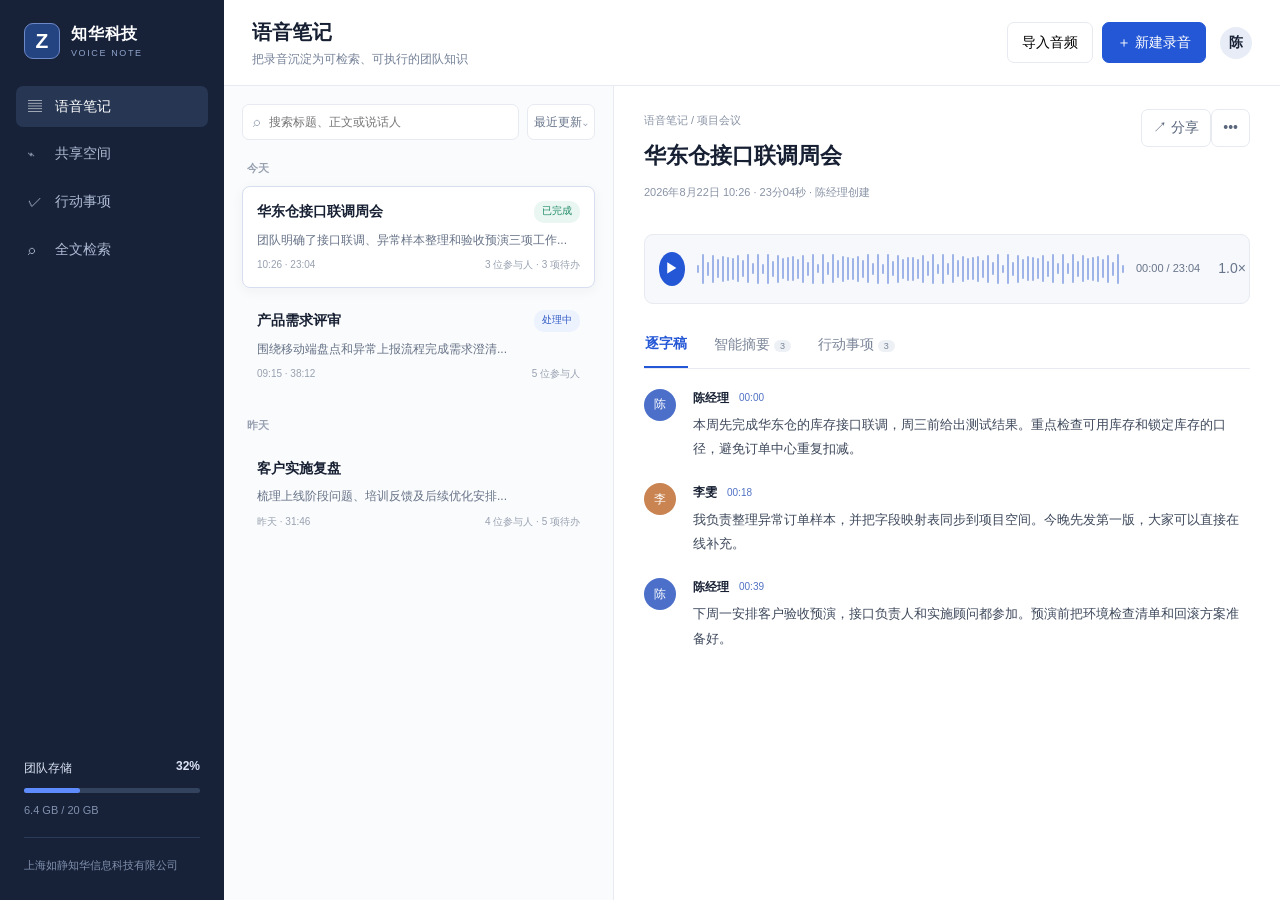
==== frontend/index.html @ b84f2c1b "feat: launch ZhuaTech VoiceNote community edition" ====
<!doctype html>
<!-- Copyright 2026 上海如静知华信息科技有限公司 · https://www.zhuatech.cn/ -->
<html lang="zh-CN">
<head>
  <meta charset="utf-8">
  <meta name="viewport" content="width=device-width,initial-scale=1">
  <meta name="description" content="知华科技智能语音笔记系统，提供录音转写、说话人分离、摘要、待办提取和 DeepSeek 接入预留。">
  <meta name="keywords" content="智能语音笔记,录音转文字,会议摘要,待办提取,DeepSeek,Java,知华科技">
  <title>ZhuaTech VoiceNote｜智能语音笔记</title>
  <link rel="icon" href="favicon.svg">
  <link rel="stylesheet" href="style.css">
</head>
<body>
  <aside class="sidebar">
    <a class="brand" href="https://www.zhuatech.cn/" target="_blank"><span class="brand-mark">Z</span><span><b>知华科技</b><small>VOICE NOTE</small></span></a>
    <nav>
      <button class="nav-item active"><span>▤</span>语音笔记</button>
      <button class="nav-item"><span>⌁</span>共享空间</button>
      <button class="nav-item"><span>✓</span>行动事项</button>
      <button class="nav-item"><span>⌕</span>全文检索</button>
    </nav>
    <div class="side-bottom">
      <div class="storage"><span>团队存储</span><b>32%</b><i><em></em></i><small>6.4 GB / 20 GB</small></div>
      <a href="https://www.zhuatech.cn/" target="_blank">上海如静知华信息科技有限公司</a>
    </div>
  </aside>

  <main>
    <header class="topbar">
      <div><h1>语音笔记</h1><p>把录音沉淀为可检索、可执行的团队知识</p></div>
      <div class="top-actions"><button class="ghost">导入音频</button><button class="primary" id="new-note">＋ 新建录音</button><span class="avatar">陈</span></div>
    </header>

    <section class="workspace">
      <div class="note-list-panel">
        <div class="filters"><div class="search">⌕ <input id="search" placeholder="搜索标题、正文或说话人"></div><button>最近更新⌄</button></div>
        <div class="date-label">今天</div>
        <button class="note-card selected" data-title="华东仓接口联调周会"><div><b>华东仓接口联调周会</b><span class="tag green">已完成</span></div><p>团队明确了接口联调、异常样本整理和验收预演三项工作...</p><footer><span>10:26 · 23:04</span><span>3 位参与人 · 3 项待办</span></footer></button>
        <button class="note-card" data-title="产品需求评审"><div><b>产品需求评审</b><span class="tag">处理中</span></div><p>围绕移动端盘点和异常上报流程完成需求澄清...</p><footer><span>09:15 · 38:12</span><span>5 位参与人</span></footer></button>
        <div class="date-label">昨天</div>
        <button class="note-card" data-title="客户实施复盘"><div><b>客户实施复盘</b></div><p>梳理上线阶段问题、培训反馈及后续优化安排...</p><footer><span>昨天 · 31:46</span><span>4 位参与人 · 5 项待办</span></footer></button>
      </div>

      <article class="detail-panel">
        <div class="detail-head"><div><span class="crumb">语音笔记 / 项目会议</span><h2 id="note-title">华东仓接口联调周会</h2><p>2026年8月22日 10:26 · 23分04秒 · 陈经理创建</p></div><div><button class="icon-btn">↗ 分享</button><button class="icon-btn">•••</button></div></div>

        <div class="player"><button id="play">▶</button><div class="wave" id="wave"></div><time id="time">00:00 / 23:04</time><button class="speed">1.0×</button></div>

        <div class="tabs"><button class="active" data-tab="transcript">逐字稿</button><button data-tab="summary">智能摘要 <span>3</span></button><button data-tab="actions">行动事项 <span>3</span></button></div>

        <div class="tab-view active" id="transcript">
          <div class="speaker-row"><span class="speaker blue">陈</span><div><header><b>陈经理</b><button class="timestamp">00:00</button></header><p>本周先完成华东仓的库存接口联调，周三前给出测试结果。重点检查可用库存和锁定库存的口径，避免订单中心重复扣减。</p></div></div>
          <div class="speaker-row"><span class="speaker orange">李</span><div><header><b>李雯</b><button class="timestamp">00:18</button></header><p>我负责整理异常订单样本，并把字段映射表同步到项目空间。今晚先发第一版，大家可以直接在线补充。</p></div></div>
          <div class="speaker-row"><span class="speaker blue">陈</span><div><header><b>陈经理</b><button class="timestamp">00:39</button></header><p>下周一安排客户验收预演，接口负责人和实施顾问都参加。预演前把环境检查清单和回滚方案准备好。</p></div></div>
        </div>

        <div class="tab-view" id="summary">
          <section class="summary-card"><h3>会议结论</h3><p>团队明确了接口联调、异常样本整理和验收预演三项工作，关键节点集中在本周三及下周一。</p><div class="chips"><span>仓储系统</span><span>接口联调</span><span>客户验收</span></div></section>
          <section class="summary-card"><h3>风险与关注</h3><ul><li>库存口径不一致可能导致订单重复扣减</li><li>验收预演前需完成环境检查及回滚方案</li></ul></section>
        </div>

        <div class="tab-view" id="actions">
          <div class="action"><input type="checkbox"><div><b>完成华东仓库存接口联调</b><p>负责人：陈经理 · 截止：周三</p></div><span class="tag">进行中</span></div>
          <div class="action"><input type="checkbox"><div><b>整理异常订单样本和字段映射表</b><p>负责人：李雯 · 截止：周二</p></div><span class="tag neutral">待开始</span></div>
          <div class="action"><input type="checkbox"><div><b>组织客户验收预演</b><p>负责人：项目经理 · 截止：下周一</p></div><span class="tag neutral">待安排</span></div>
        </div>
      </article>
    </section>
  </main>

  <dialog id="record-dialog"><form method="dialog"><button class="close">×</button><div class="record-icon">●</div><h3>新建语音笔记</h3><p>演示模式会生成结构化转写结果，不会上传真实音频。</p><label>场景提示<input id="context" value="仓储项目周会"></label><label class="consent"><input id="consent" type="checkbox" checked> 已获得参与人知情同意</label><button class="primary wide" id="process" value="default">开始演示处理</button><small id="process-status"></small></form></dialog>
  <script src="app.js"></script>
</body>
</html>
---- frontend/style.css ----
/* Copyright 2026 上海如静知华信息科技有限公司 · https://www.zhuatech.cn/ */
:root{--ink:#172033;--muted:#748097;--line:#e7eaf0;--bg:#f4f6f9;--blue:#2457d6;--blue-soft:#eef3ff;--green:#1f8a68;--orange:#d67b35;--sidebar:#172239}*{box-sizing:border-box}body{margin:0;background:var(--bg);color:var(--ink);font:14px/1.55 Inter,"PingFang SC","Microsoft YaHei",sans-serif;display:flex;min-height:100vh}button,input{font:inherit}.sidebar{width:224px;background:var(--sidebar);color:#dce4f5;padding:22px 16px;display:flex;flex-direction:column;position:fixed;inset:0 auto 0 0}.brand{display:flex;align-items:center;gap:11px;color:white;text-decoration:none;padding:0 8px 25px}.brand-mark{width:36px;height:36px;border:1px solid #6d88c7;background:#244481;border-radius:9px;display:grid;place-items:center;font-size:21px;font-weight:800}.brand b{display:block;font-size:16px;letter-spacing:.05em}.brand small{display:block;color:#8fa3ca;font-size:9px;letter-spacing:.18em}.sidebar nav{display:grid;gap:6px}.nav-item{border:0;background:transparent;color:#aebbd2;text-align:left;border-radius:7px;padding:10px 12px;cursor:pointer}.nav-item span{display:inline-block;width:27px}.nav-item:hover,.nav-item.active{color:#fff;background:#263653}.side-bottom{margin-top:auto;padding:14px 8px 2px}.storage{border-bottom:1px solid #2c3b57;padding-bottom:17px;margin-bottom:16px}.storage span,.storage b{font-size:12px}.storage b{float:right}.storage i{display:block;height:5px;background:#34435d;border-radius:3px;margin:9px 0 6px}.storage em{display:block;width:32%;height:100%;background:#5e8cff;border-radius:3px}.storage small,.side-bottom a{color:#8190ac;font-size:11px}.side-bottom a{text-decoration:none}main{margin-left:224px;width:calc(100% - 224px);min-width:850px}.topbar{height:86px;background:#fff;border-bottom:1px solid var(--line);display:flex;align-items:center;justify-content:space-between;padding:0 28px}.topbar h1{font-size:20px;margin:0 0 2px}.topbar p{margin:0;color:var(--muted);font-size:12px}.top-actions{display:flex;align-items:center;gap:9px}button{cursor:pointer}.ghost,.primary,.icon-btn{border:1px solid var(--line);background:#fff;border-radius:7px;padding:9px 14px}.primary{color:white;border-color:var(--blue);background:var(--blue)}.avatar{width:32px;height:32px;background:#e7ecf6;border-radius:50%;display:grid;place-items:center;font-weight:650;margin-left:5px}.workspace{height:calc(100vh - 86px);display:grid;grid-template-columns:390px minmax(520px,1fr)}.note-list-panel{background:#fafbfc;border-right:1px solid var(--line);padding:18px;overflow:auto}.filters{display:flex;gap:8px}.search{height:36px;background:#fff;border:1px solid var(--line);border-radius:7px;display:flex;align-items:center;gap:7px;padding:0 10px;flex:1;color:#9aa4b5}.search input{border:0;outline:0;width:100%;font-size:12px}.filters>button{border:1px solid var(--line);background:#fff;border-radius:7px;color:#68758b;font-size:12px}.date-label{font-size:11px;color:#98a1b1;margin:20px 5px 9px;font-weight:650}.note-card{display:block;width:100%;text-align:left;border:1px solid transparent;background:transparent;border-radius:8px;padding:14px;margin-bottom:7px;color:var(--ink)}.note-card:hover{background:#fff}.note-card.selected{background:#fff;border-color:#d7def0;box-shadow:0 3px 13px #23345c0c}.note-card div{display:flex;justify-content:space-between}.note-card b{font-size:14px}.note-card p{font-size:12px;color:#667287;margin:8px 0;display:-webkit-box;-webkit-line-clamp:2;-webkit-box-orient:vertical;overflow:hidden}.note-card footer{display:flex;justify-content:space-between;color:#98a1b1;font-size:10px}.tag{font-size:10px;font-weight:500;color:#325cc4;background:#edf2ff;border-radius:10px;padding:2px 8px}.tag.green{color:var(--green);background:#eaf6f2}.tag.neutral{color:#6e788b;background:#eff1f5}.detail-panel{background:#fff;overflow:auto;padding:23px 30px 50px}.detail-head{display:flex;justify-content:space-between;gap:16px}.detail-head h2{font-size:22px;margin:8px 0 3px}.detail-head p,.crumb{color:#8993a5;font-size:11px}.icon-btn{padding:7px 11px;color:#59667b}.player{height:70px;background:#f6f8fb;border:1px solid var(--line);border-radius:9px;margin:22px 0 18px;padding:0 14px;display:flex;align-items:center;gap:12px}.player>button:first-child{border:0;color:#fff;background:var(--blue);width:34px;height:34px;border-radius:50%}.wave{flex:1;height:34px;display:flex;align-items:center;gap:3px}.wave i{display:block;width:2px;background:#9eb4e9;border-radius:2px}.player time{font-size:11px;color:#69758a;white-space:nowrap}.speed{border:0;background:transparent;color:#67748a}.tabs{display:flex;border-bottom:1px solid var(--line);gap:25px}.tabs button{border:0;background:transparent;padding:11px 1px;color:#7a8598}.tabs button span{font-size:9px;background:#edf0f5;border-radius:8px;padding:1px 6px}.tabs button.active{color:var(--blue);font-weight:650;border-bottom:2px solid var(--blue)}.tab-view{display:none;padding-top:20px}.tab-view.active{display:block}.speaker-row{display:grid;grid-template-columns:38px 1fr;gap:11px;margin-bottom:22px}.speaker{width:32px;height:32px;border-radius:50%;display:grid;place-items:center;color:#fff;font-size:12px}.speaker.blue{background:#4c70ca}.speaker.orange{background:#c98451}.speaker-row header{display:flex;align-items:center;gap:10px}.speaker-row header b{font-size:12px}.timestamp{border:0;background:transparent;color:#5173c5;font-size:10px;padding:0}.speaker-row p{margin:6px 0 0;color:#3d485b;font-size:13px;line-height:1.85}.summary-card{border:1px solid var(--line);border-radius:9px;padding:17px 19px;margin-bottom:12px}.summary-card h3{font-size:13px;margin:0 0 8px}.summary-card p,.summary-card li{color:#4d596d;font-size:12px}.chips span{display:inline-block;background:#f0f3f8;color:#5e6b80;border-radius:4px;padding:3px 8px;font-size:10px;margin-right:5px}.action{display:flex;align-items:flex-start;gap:11px;border-bottom:1px solid var(--line);padding:15px 3px}.action div{flex:1}.action b{font-size:12px}.action p{margin:4px 0;color:#8791a2;font-size:10px}dialog{border:0;border-radius:12px;box-shadow:0 18px 60px #15234340;padding:0;width:380px}dialog::backdrop{background:#10192a80}dialog form{padding:28px;position:relative}.close{position:absolute;right:13px;top:10px;border:0;background:none;color:#7a8597;font-size:22px}.record-icon{width:50px;height:50px;background:#fff0ef;color:#de554d;border-radius:50%;display:grid;place-items:center;margin:4px auto 12px}.record-icon+h3,.record-icon+h3+p{text-align:center}.record-icon+h3{margin:0}.record-icon+h3+p{font-size:11px;color:#7e899a;margin-bottom:20px}dialog label{display:block;font-size:11px;color:#667286;margin-top:13px}dialog label input:not([type=checkbox]){display:block;width:100%;padding:10px;border:1px solid var(--line);border-radius:6px;margin-top:5px}.consent{display:flex;gap:7px}.wide{width:100%;margin-top:18px}.wide+small{display:block;text-align:center;color:var(--green);margin-top:8px}@media(max-width:1000px){.sidebar{width:190px}main{margin-left:190px;width:calc(100% - 190px)}.workspace{grid-template-columns:330px 1fr}.detail-panel{padding:20px}.topbar{padding:0 20px}}
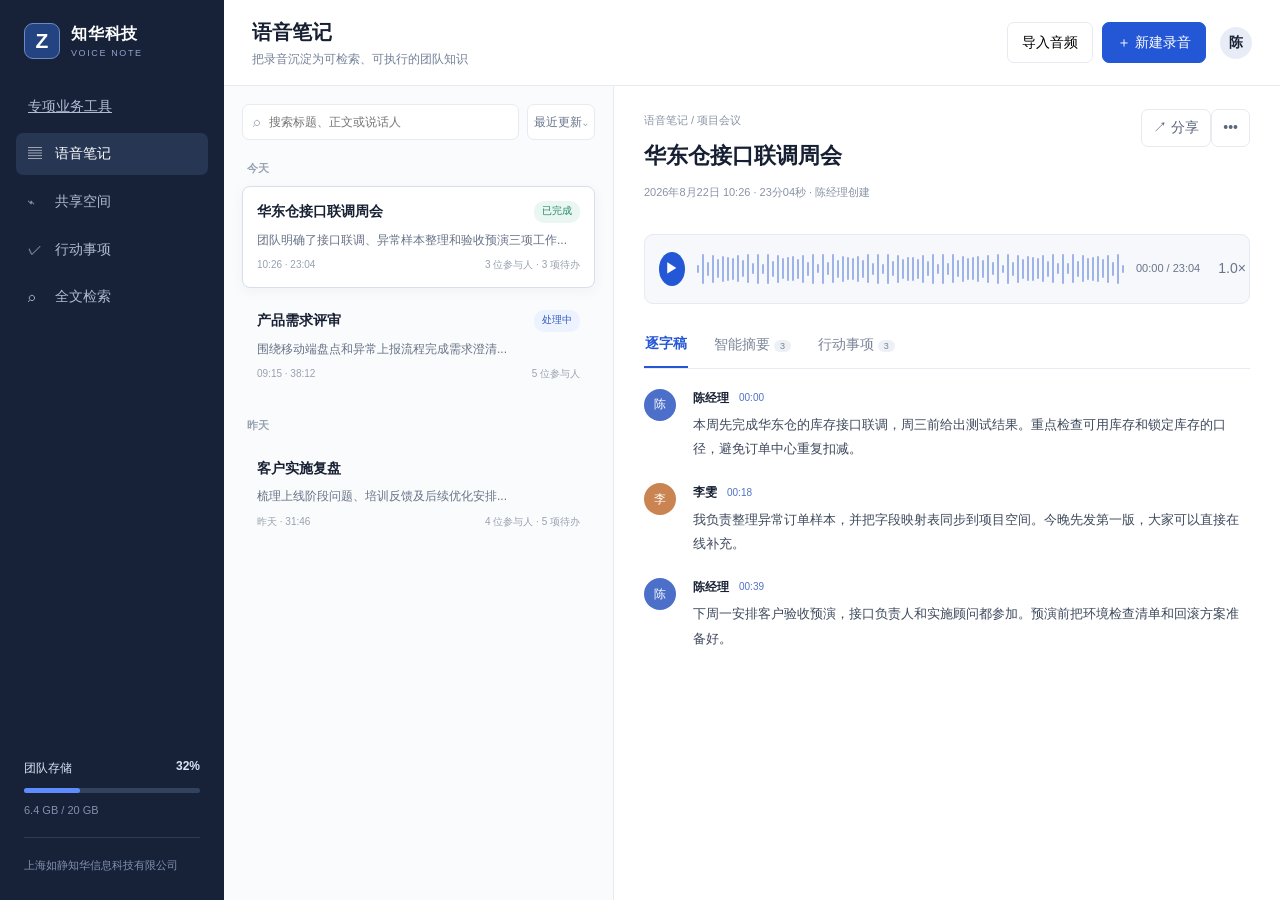
==== commit 1ff59413: "feat: add speaker-webvtt-export and business regression coverage" ====
--- a/frontend/index.html
+++ b/frontend/index.html
@@ -13,7 +13,7 @@
 <body>
   <aside class="sidebar">
     <a class="brand" href="https://www.zhuatech.cn/" target="_blank"><span class="brand-mark">Z</span><span><b>知华科技</b><small>VOICE NOTE</small></span></a>
-    <nav>
+    <nav><a class="nav-item" href="practical.html">专项业务工具</a>
       <button class="nav-item active"><span>▤</span>语音笔记</button>
       <button class="nav-item"><span>⌁</span>共享空间</button>
       <button class="nav-item"><span>✓</span>行动事项</button>
@@ -72,4 +72,3 @@
   <script src="app.js"></script>
 </body>
 </html>
-
